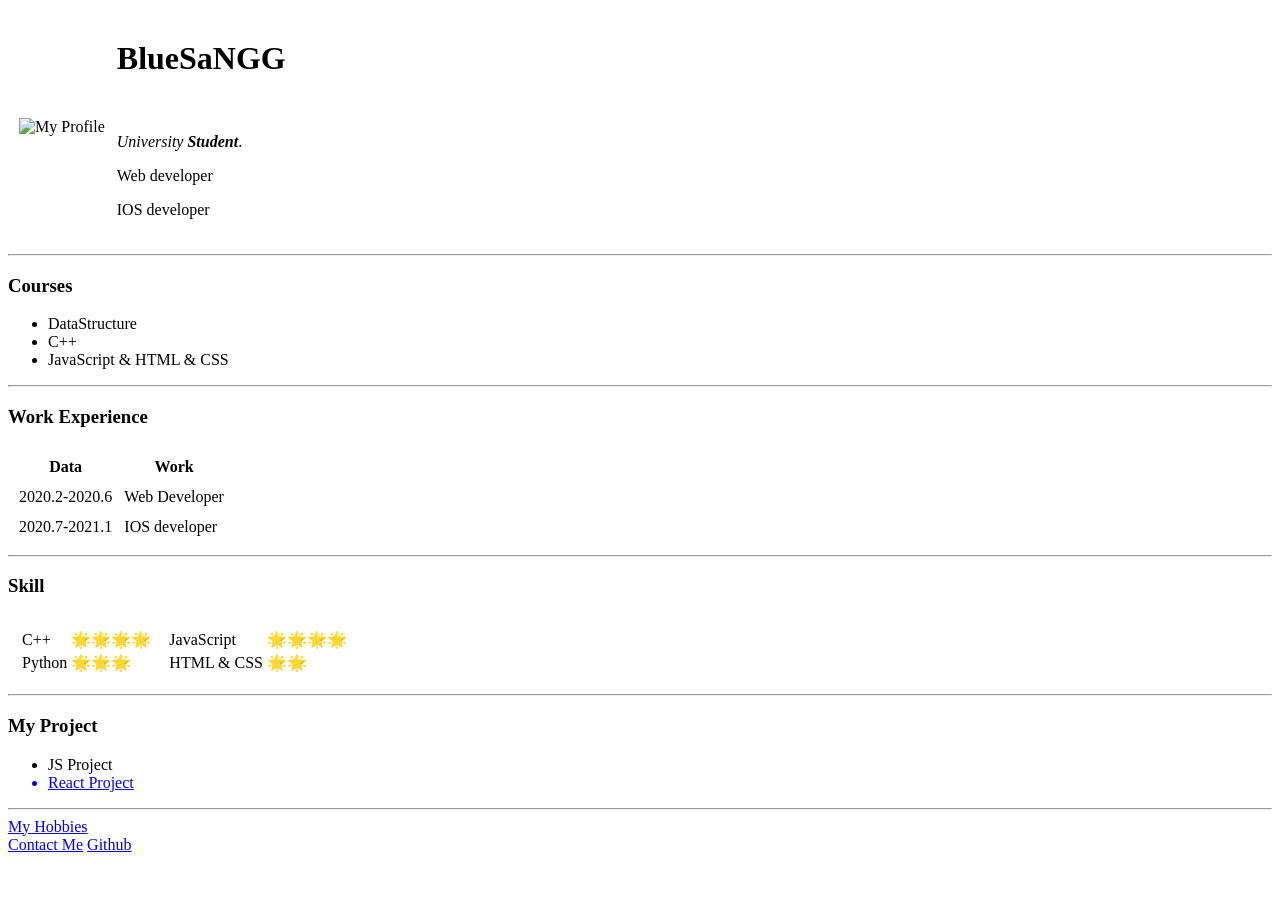
==== index.html @ 7476380a "add page" ====
<!DOCTYPE html>
<html lang="en" dir="ltr">

<head>
  <meta charset="utf-8">
  <title>♖BlueSaNGG's Personal Page</title>
</head>

<body>
  <table cellspacing="10">
    <tr>
      <td><img src="https://avatars2.githubusercontent.com/u/56335205?s=460&u=db0fe5c562379d5c2aa5125cd0396b6a82c8a773&v=4" alt="My Profile" height="200" width="200"></td>
      <td>
        <h1>BlueSaNGG</h1>
        <br>
        <p><em>University <strong>Student</strong></em>.</p>
        <p>Web developer</p>
        <p>IOS developer</p>
      </td>
    </tr>
  </table>
  <hr>
  <h3>Courses</h3>
  <ul>
    <li>DataStructure</li>
    <li>C++</li>
    <li>JavaScript & HTML & CSS</li>
  </ul>
  <hr>
  <h3>Work Experience</h3>
  <table cellspacing="10">
    <thead>
      <th>Data</th>
      <th>Work</th>
    </thead>
    <tbody>
      <tr>
        <td>2020.2-2020.6</td>
        <td>Web Developer</td>
      </tr>
      <tr>
        <td>2020.7-2021.1</td>
        <td>IOS developer</td>
      </tr>
    </tbody>
  </table>

  <hr>
  <h3>Skill</h3>
  <table cellspacing="10">
    <tr>
      <td>
        <table>
          <tr>
            <td>C++</td>
            <td>🌟🌟🌟🌟</td>
          </tr>
          <tr>
            <td>Python</td>
            <td>🌟🌟🌟</td>
          </tr>
        </table>
      </td>
      <td>
        <table>
          <tr>
            <td>JavaScript</td>
            <td>🌟🌟🌟🌟</td>
          </tr>
          <tr>
            <td>HTML & CSS</td>
            <td>🌟🌟</td>
          </tr>
        </table>
      </td>
    </tr>
  </table>

  <hr>
  <h3>My Project</h3>
  <ul>
    <a href="#"></a>
    <li>JS Project</li>
    <a href="https://bluesangg.github.io/burgerking/" target="_blank">
      <li>React Project</li>
    </a>
  </ul>
  <hr>
  <a href="hobbies.html">My Hobbies</a>
  <br>
  <a href="address.html">Contact Me</a>
  <a href="https://github.com/BlueSaNGG" target="_blank">Github</a>
</body>

</html>
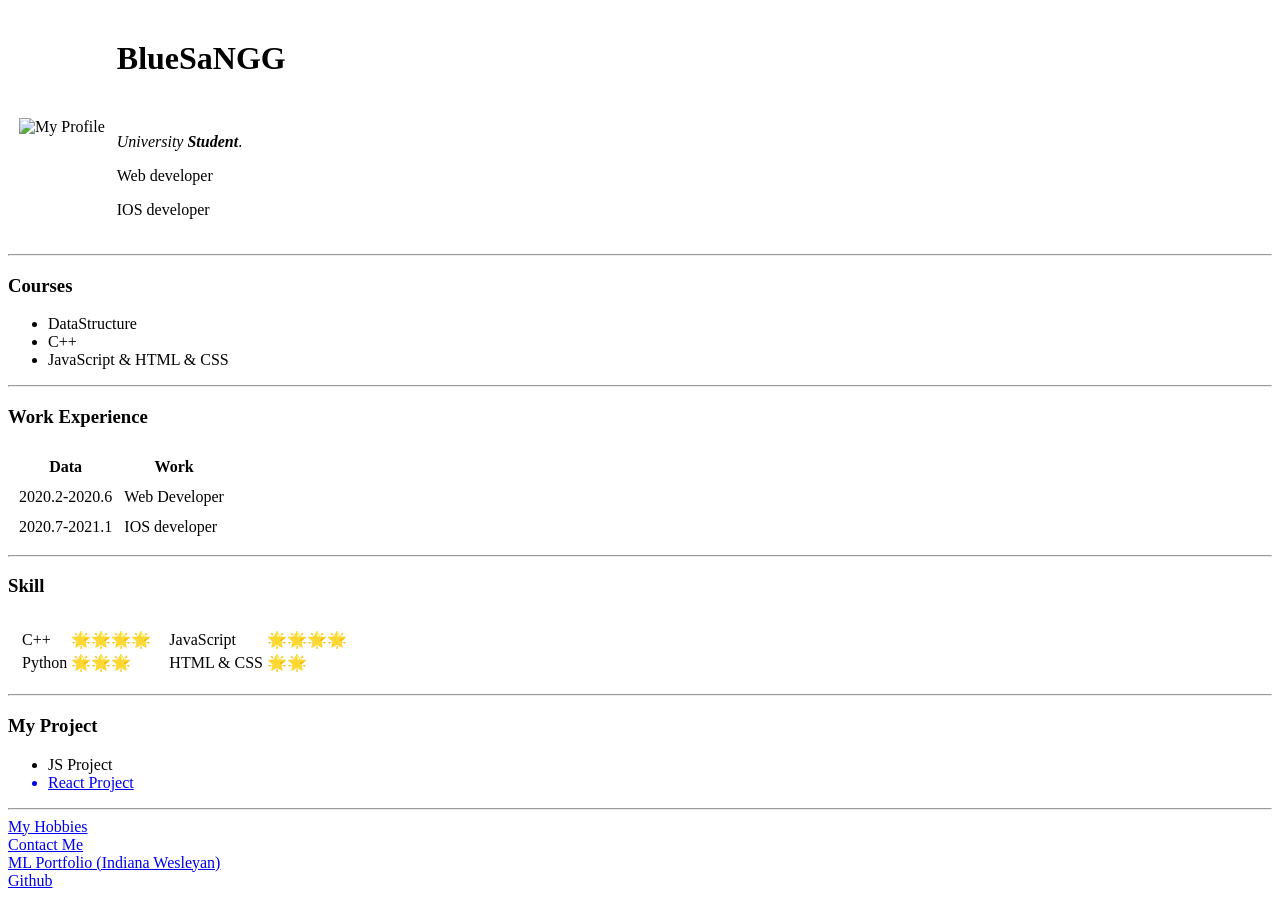
==== commit 8b6b386c: "Add link to ML portfolio page" ====
--- a/index.html
+++ b/index.html
@@ -89,6 +89,9 @@
   <a href="hobbies.html">My Hobbies</a>
   <br>
   <a href="address.html">Contact Me</a>
+  <br>
+  <a href="ml-portfolio.html">ML Portfolio (Indiana Wesleyan)</a>
+  <br>
   <a href="https://github.com/BlueSaNGG" target="_blank">Github</a>
 </body>
 
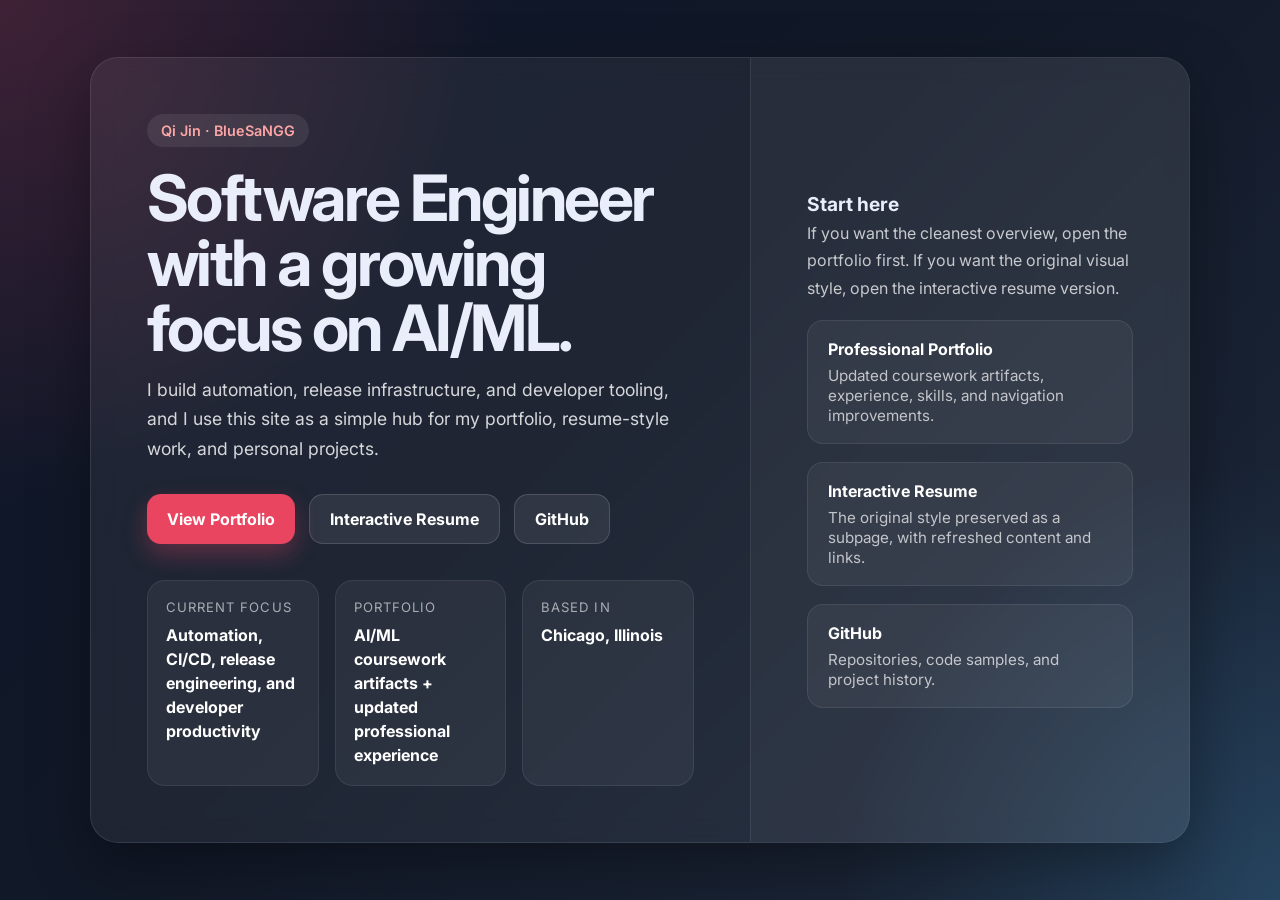
==== commit 0802bd9a: "Create landing page and preserve interactive resume as subpage" ====
--- a/index.html
+++ b/index.html
@@ -1,98 +1,210 @@
 <!DOCTYPE html>
-<html lang="en" dir="ltr">
-
+<html lang="en">
 <head>
-  <meta charset="utf-8">
-  <title>♖BlueSaNGG's Personal Page</title>
+  <meta charset="UTF-8">
+  <meta name="viewport" content="width=device-width, initial-scale=1.0">
+  <title>Qi Jin | Landing Page</title>
+  <link rel="preconnect" href="https://fonts.googleapis.com">
+  <link rel="preconnect" href="https://fonts.gstatic.com" crossorigin>
+  <link href="https://fonts.googleapis.com/css2?family=Inter:wght@400;500;600;700;800&display=swap" rel="stylesheet">
+  <style>
+    * { box-sizing: border-box; margin: 0; padding: 0; }
+    body {
+      font-family: 'Inter', sans-serif;
+      color: #eaeefb;
+      background:
+        radial-gradient(circle at top left, rgba(233,69,96,0.22), transparent 32%),
+        radial-gradient(circle at bottom right, rgba(72,187,255,0.18), transparent 28%),
+        linear-gradient(135deg, #0f172a 0%, #111827 45%, #1e293b 100%);
+      min-height: 100vh;
+      display: flex;
+      align-items: center;
+      justify-content: center;
+      padding: 32px;
+    }
+    .shell {
+      width: min(1100px, 100%);
+      background: rgba(255,255,255,0.06);
+      border: 1px solid rgba(255,255,255,0.1);
+      border-radius: 28px;
+      backdrop-filter: blur(12px);
+      box-shadow: 0 20px 60px rgba(0,0,0,0.35);
+      overflow: hidden;
+    }
+    .grid {
+      display: grid;
+      grid-template-columns: 1.2fr 0.8fr;
+    }
+    .hero, .panel { padding: 56px; }
+    .eyebrow {
+      display: inline-block;
+      padding: 8px 14px;
+      border-radius: 999px;
+      background: rgba(255,255,255,0.08);
+      color: #fca5a5;
+      font-size: 0.9rem;
+      font-weight: 600;
+      margin-bottom: 18px;
+    }
+    h1 {
+      font-size: clamp(2.6rem, 5vw, 4.4rem);
+      line-height: 1.02;
+      margin-bottom: 14px;
+      letter-spacing: -0.04em;
+    }
+    .subtitle {
+      font-size: 1.1rem;
+      color: rgba(255,255,255,0.82);
+      max-width: 640px;
+      line-height: 1.7;
+    }
+    .cta-row {
+      display: flex;
+      flex-wrap: wrap;
+      gap: 14px;
+      margin-top: 30px;
+    }
+    .btn {
+      display: inline-flex;
+      align-items: center;
+      justify-content: center;
+      text-decoration: none;
+      padding: 14px 20px;
+      border-radius: 14px;
+      font-weight: 700;
+      transition: transform 0.18s ease, box-shadow 0.18s ease, background 0.18s ease;
+    }
+    .btn:hover { transform: translateY(-2px); }
+    .btn-primary {
+      background: #e94560;
+      color: white;
+      box-shadow: 0 10px 24px rgba(233,69,96,0.32);
+    }
+    .btn-secondary {
+      background: rgba(255,255,255,0.08);
+      color: white;
+      border: 1px solid rgba(255,255,255,0.14);
+    }
+    .facts {
+      display: grid;
+      grid-template-columns: repeat(3, minmax(0,1fr));
+      gap: 16px;
+      margin-top: 36px;
+    }
+    .fact {
+      background: rgba(255,255,255,0.05);
+      border: 1px solid rgba(255,255,255,0.08);
+      border-radius: 18px;
+      padding: 18px;
+    }
+    .fact .label {
+      font-size: 0.82rem;
+      color: rgba(255,255,255,0.6);
+      margin-bottom: 8px;
+      text-transform: uppercase;
+      letter-spacing: 0.08em;
+    }
+    .fact .value {
+      font-size: 1rem;
+      font-weight: 700;
+      color: white;
+      line-height: 1.5;
+    }
+    .panel {
+      background: rgba(255,255,255,0.04);
+      border-left: 1px solid rgba(255,255,255,0.08);
+      display: flex;
+      flex-direction: column;
+      justify-content: center;
+      gap: 18px;
+    }
+    .panel h2 {
+      font-size: 1.2rem;
+      margin-bottom: 4px;
+    }
+    .panel p {
+      color: rgba(255,255,255,0.74);
+      line-height: 1.7;
+    }
+    .quick-link {
+      display: block;
+      padding: 18px 20px;
+      border-radius: 16px;
+      text-decoration: none;
+      color: white;
+      background: rgba(255,255,255,0.05);
+      border: 1px solid rgba(255,255,255,0.08);
+      transition: transform 0.18s ease, border-color 0.18s ease, background 0.18s ease;
+    }
+    .quick-link:hover {
+      transform: translateY(-2px);
+      border-color: rgba(233,69,96,0.5);
+      background: rgba(255,255,255,0.08);
+    }
+    .quick-link strong { display: block; margin-bottom: 6px; }
+    .quick-link span { color: rgba(255,255,255,0.7); font-size: 0.95rem; }
+    @media (max-width: 880px) {
+      .grid { grid-template-columns: 1fr; }
+      .panel { border-left: none; border-top: 1px solid rgba(255,255,255,0.08); }
+      .hero, .panel { padding: 32px 24px; }
+      .facts { grid-template-columns: 1fr; }
+    }
+  </style>
 </head>
-
 <body>
-  <table cellspacing="10">
-    <tr>
-      <td><img src="https://avatars2.githubusercontent.com/u/56335205?s=460&u=db0fe5c562379d5c2aa5125cd0396b6a82c8a773&v=4" alt="My Profile" height="200" width="200"></td>
-      <td>
-        <h1>BlueSaNGG</h1>
-        <br>
-        <p><em>University <strong>Student</strong></em>.</p>
-        <p>Web developer</p>
-        <p>IOS developer</p>
-      </td>
-    </tr>
-  </table>
-  <hr>
-  <h3>Courses</h3>
-  <ul>
-    <li>DataStructure</li>
-    <li>C++</li>
-    <li>JavaScript & HTML & CSS</li>
-  </ul>
-  <hr>
-  <h3>Work Experience</h3>
-  <table cellspacing="10">
-    <thead>
-      <th>Data</th>
-      <th>Work</th>
-    </thead>
-    <tbody>
-      <tr>
-        <td>2020.2-2020.6</td>
-        <td>Web Developer</td>
-      </tr>
-      <tr>
-        <td>2020.7-2021.1</td>
-        <td>IOS developer</td>
-      </tr>
-    </tbody>
-  </table>
-
-  <hr>
-  <h3>Skill</h3>
-  <table cellspacing="10">
-    <tr>
-      <td>
-        <table>
-          <tr>
-            <td>C++</td>
-            <td>🌟🌟🌟🌟</td>
-          </tr>
-          <tr>
-            <td>Python</td>
-            <td>🌟🌟🌟</td>
-          </tr>
-        </table>
-      </td>
-      <td>
-        <table>
-          <tr>
-            <td>JavaScript</td>
-            <td>🌟🌟🌟🌟</td>
-          </tr>
-          <tr>
-            <td>HTML & CSS</td>
-            <td>🌟🌟</td>
-          </tr>
-        </table>
-      </td>
-    </tr>
-  </table>
-
-  <hr>
-  <h3>My Project</h3>
-  <ul>
-    <a href="#"></a>
-    <li>JS Project</li>
-    <a href="https://bluesangg.github.io/burgerking/" target="_blank">
-      <li>React Project</li>
-    </a>
-  </ul>
-  <hr>
-  <a href="hobbies.html">My Hobbies</a>
-  <br>
-  <a href="address.html">Contact Me</a>
-  <br>
-  <a href="ml-portfolio.html">ML Portfolio (Indiana Wesleyan)</a>
-  <br>
-  <a href="https://github.com/BlueSaNGG" target="_blank">Github</a>
+  <main class="shell">
+    <div class="grid">
+      <section class="hero">
+        <div class="eyebrow">Qi Jin · BlueSaNGG</div>
+        <h1>Software Engineer with a growing focus on AI/ML.</h1>
+        <p class="subtitle">
+          I build automation, release infrastructure, and developer tooling, and I use this site as a simple hub for my portfolio, resume-style work, and personal projects.
+        </p>
+
+        <div class="cta-row">
+          <a class="btn btn-primary" href="/CV/ml-portfolio.html">View Portfolio</a>
+          <a class="btn btn-secondary" href="/interactive-resume.html">Interactive Resume</a>
+          <a class="btn btn-secondary" href="https://github.com/BlueSaNGG" target="_blank" rel="noopener">GitHub</a>
+        </div>
+
+        <div class="facts">
+          <div class="fact">
+            <div class="label">Current Focus</div>
+            <div class="value">Automation, CI/CD, release engineering, and developer productivity</div>
+          </div>
+          <div class="fact">
+            <div class="label">Portfolio</div>
+            <div class="value">AI/ML coursework artifacts + updated professional experience</div>
+          </div>
+          <div class="fact">
+            <div class="label">Based In</div>
+            <div class="value">Chicago, Illinois</div>
+          </div>
+        </div>
+      </section>
+
+      <aside class="panel">
+        <div>
+          <h2>Start here</h2>
+          <p>If you want the cleanest overview, open the portfolio first. If you want the original visual style, open the interactive resume version.</p>
+        </div>
+
+        <a class="quick-link" href="/CV/ml-portfolio.html">
+          <strong>Professional Portfolio</strong>
+          <span>Updated coursework artifacts, experience, skills, and navigation improvements.</span>
+        </a>
+
+        <a class="quick-link" href="/interactive-resume.html">
+          <strong>Interactive Resume</strong>
+          <span>The original style preserved as a subpage, with refreshed content and links.</span>
+        </a>
+
+        <a class="quick-link" href="https://github.com/BlueSaNGG" target="_blank" rel="noopener">
+          <strong>GitHub</strong>
+          <span>Repositories, code samples, and project history.</span>
+        </a>
+      </aside>
+    </div>
+  </main>
 </body>
-
 </html>
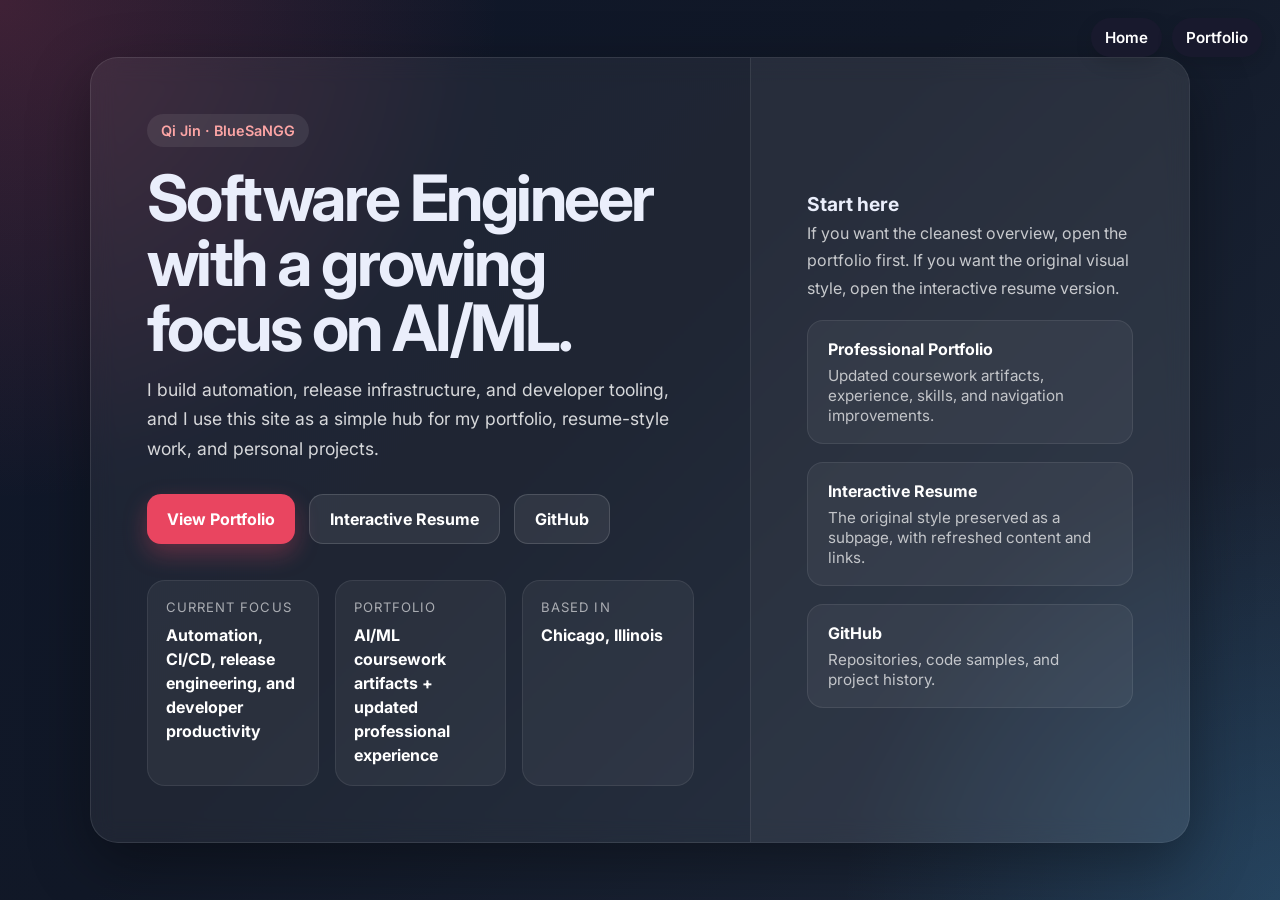
==== commit ac65d11e: "Add home and portfolio navigation to portfolio pages" ====
--- a/index.html
+++ b/index.html
@@ -149,9 +149,49 @@
       .hero, .panel { padding: 32px 24px; }
       .facts { grid-template-columns: 1fr; }
     }
-  </style>
+  
+    .site-nav-pill {
+      position: fixed;
+      top: 18px;
+      right: 18px;
+      z-index: 2000;
+      display: flex;
+      gap: 10px;
+      flex-wrap: wrap;
+      justify-content: flex-end;
+    }
+    .site-nav-pill a {
+      text-decoration: none;
+      font-weight: 600;
+      font-size: 0.95rem;
+      padding: 10px 14px;
+      border-radius: 999px;
+      background: rgba(26,26,46,0.88);
+      color: white;
+      box-shadow: 0 6px 18px rgba(0,0,0,0.12);
+    }
+    .site-nav-pill a:hover {
+      background: #e94560;
+      color: white;
+    }
+
+    @media (max-width: 768px) {
+      .site-nav-pill {
+        top: 12px;
+        right: 12px;
+        left: 12px;
+        justify-content: flex-end;
+      }
+      .site-nav-pill a {
+        font-size: 0.88rem;
+        padding: 9px 12px;
+      }
+    }
+</style>
 </head>
 <body>
+  <div class="site-nav-pill"><a href="https://bluesangg.github.io/">Home</a><a href="ml-portfolio.html">Portfolio</a></div>
+
   <main class="shell">
     <div class="grid">
       <section class="hero">
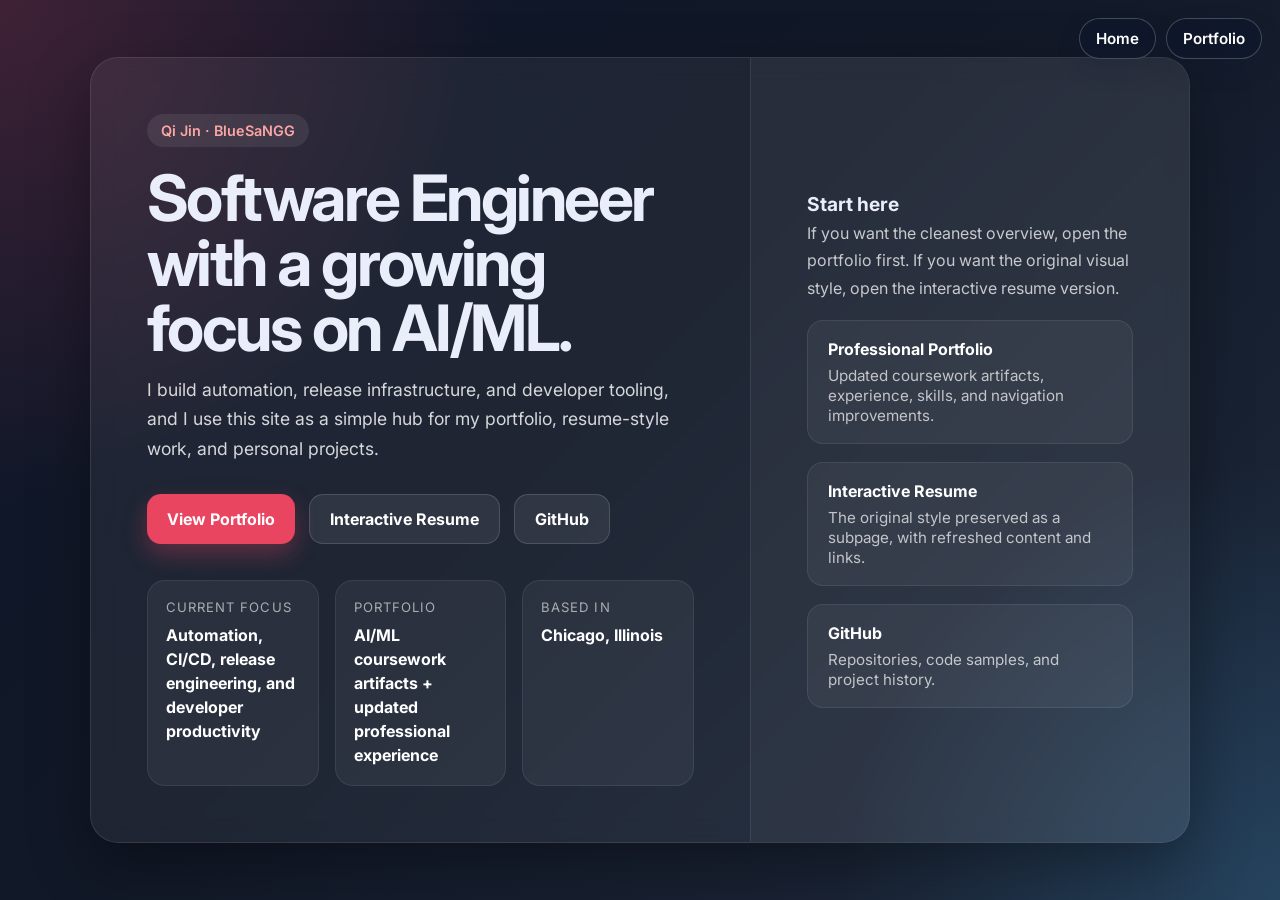
==== commit b9a2d1ab: "Align portfolio nav pill styling with root site" ====
--- a/index.html
+++ b/index.html
@@ -164,15 +164,21 @@
       text-decoration: none;
       font-weight: 600;
       font-size: 0.95rem;
-      padding: 10px 14px;
+      padding: 10px 16px;
       border-radius: 999px;
-      background: rgba(26,26,46,0.88);
-      color: white;
-      box-shadow: 0 6px 18px rgba(0,0,0,0.12);
+      background: rgba(15, 23, 42, 0.84);
+      border: 1px solid rgba(255,255,255,0.22);
+      color: white;
+      box-shadow: 0 10px 24px rgba(15,23,42,0.18);
+      backdrop-filter: blur(8px);
+      -webkit-backdrop-filter: blur(8px);
+      transition: transform 0.18s ease, background 0.18s ease, border-color 0.18s ease;
     }
     .site-nav-pill a:hover {
-      background: #e94560;
-      color: white;
+      background: rgba(233,69,96,0.96);
+      border-color: rgba(233,69,96,0.96);
+      color: white;
+      transform: translateY(-1px);
     }
 
     @media (max-width: 768px) {
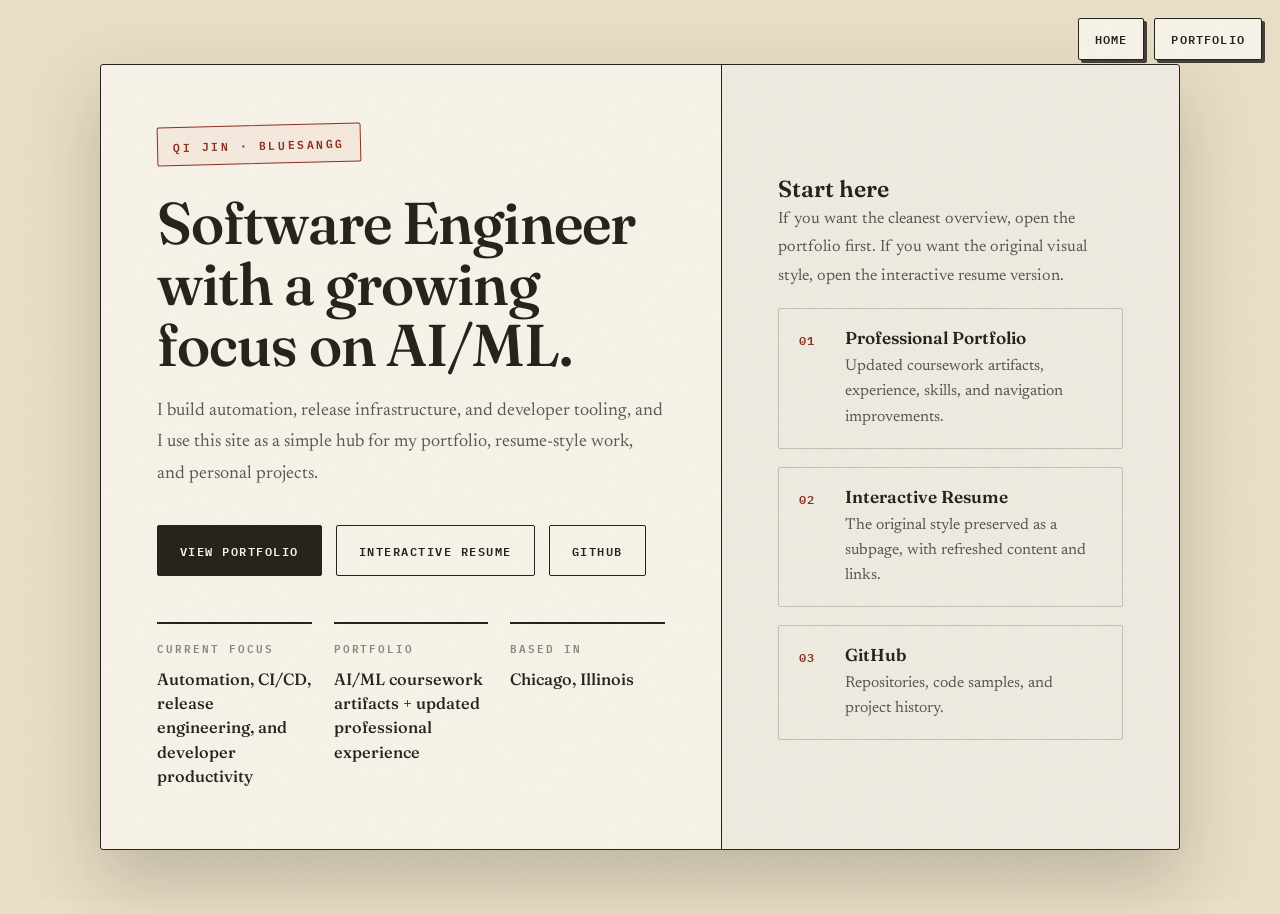
==== commit ca8196d5: "Redesign in engineering-notebook style: paper, serif + mono" ====
--- a/index.html
+++ b/index.html
@@ -4,195 +4,120 @@
   <meta charset="UTF-8">
   <meta name="viewport" content="width=device-width, initial-scale=1.0">
   <title>Qi Jin | Landing Page</title>
-  <link rel="preconnect" href="https://fonts.googleapis.com">
+<link rel="preconnect" href="https://fonts.googleapis.com">
   <link rel="preconnect" href="https://fonts.gstatic.com" crossorigin>
-  <link href="https://fonts.googleapis.com/css2?family=Inter:wght@400;500;600;700;800&display=swap" rel="stylesheet">
+  <link href="https://fonts.googleapis.com/css2?family=Fraunces:ital,opsz,wght@0,9..144,300..900;1,9..144,300..900&family=IBM+Plex+Mono:wght@400;500;600&family=Newsreader:ital,opsz,wght@0,6..72,400..600;1,6..72,400..600&display=swap" rel="stylesheet">
   <style>
-    * { box-sizing: border-box; margin: 0; padding: 0; }
-    body {
-      font-family: 'Inter', sans-serif;
-      color: #eaeefb;
-      background:
-        radial-gradient(circle at top left, rgba(233,69,96,0.22), transparent 32%),
-        radial-gradient(circle at bottom right, rgba(72,187,255,0.18), transparent 28%),
-        linear-gradient(135deg, #0f172a 0%, #111827 45%, #1e293b 100%);
-      min-height: 100vh;
-      display: flex;
-      align-items: center;
-      justify-content: center;
-      padding: 32px;
-    }
-    .shell {
-      width: min(1100px, 100%);
-      background: rgba(255,255,255,0.06);
-      border: 1px solid rgba(255,255,255,0.1);
-      border-radius: 28px;
-      backdrop-filter: blur(12px);
-      box-shadow: 0 20px 60px rgba(0,0,0,0.35);
-      overflow: hidden;
-    }
-    .grid {
-      display: grid;
-      grid-template-columns: 1.2fr 0.8fr;
-    }
-    .hero, .panel { padding: 56px; }
-    .eyebrow {
-      display: inline-block;
-      padding: 8px 14px;
-      border-radius: 999px;
-      background: rgba(255,255,255,0.08);
-      color: #fca5a5;
-      font-size: 0.9rem;
-      font-weight: 600;
-      margin-bottom: 18px;
-    }
-    h1 {
-      font-size: clamp(2.6rem, 5vw, 4.4rem);
-      line-height: 1.02;
-      margin-bottom: 14px;
-      letter-spacing: -0.04em;
-    }
-    .subtitle {
-      font-size: 1.1rem;
-      color: rgba(255,255,255,0.82);
-      max-width: 640px;
-      line-height: 1.7;
-    }
-    .cta-row {
-      display: flex;
-      flex-wrap: wrap;
-      gap: 14px;
-      margin-top: 30px;
-    }
-    .btn {
-      display: inline-flex;
-      align-items: center;
-      justify-content: center;
-      text-decoration: none;
-      padding: 14px 20px;
-      border-radius: 14px;
-      font-weight: 700;
-      transition: transform 0.18s ease, box-shadow 0.18s ease, background 0.18s ease;
-    }
-    .btn:hover { transform: translateY(-2px); }
-    .btn-primary {
-      background: #e94560;
-      color: white;
-      box-shadow: 0 10px 24px rgba(233,69,96,0.32);
-    }
-    .btn-secondary {
-      background: rgba(255,255,255,0.08);
-      color: white;
-      border: 1px solid rgba(255,255,255,0.14);
-    }
-    .facts {
-      display: grid;
-      grid-template-columns: repeat(3, minmax(0,1fr));
-      gap: 16px;
-      margin-top: 36px;
-    }
-    .fact {
-      background: rgba(255,255,255,0.05);
-      border: 1px solid rgba(255,255,255,0.08);
-      border-radius: 18px;
-      padding: 18px;
-    }
-    .fact .label {
-      font-size: 0.82rem;
-      color: rgba(255,255,255,0.6);
-      margin-bottom: 8px;
-      text-transform: uppercase;
-      letter-spacing: 0.08em;
-    }
-    .fact .value {
-      font-size: 1rem;
-      font-weight: 700;
-      color: white;
-      line-height: 1.5;
-    }
-    .panel {
-      background: rgba(255,255,255,0.04);
-      border-left: 1px solid rgba(255,255,255,0.08);
-      display: flex;
-      flex-direction: column;
-      justify-content: center;
-      gap: 18px;
-    }
-    .panel h2 {
-      font-size: 1.2rem;
-      margin-bottom: 4px;
-    }
-    .panel p {
-      color: rgba(255,255,255,0.74);
-      line-height: 1.7;
-    }
-    .quick-link {
-      display: block;
-      padding: 18px 20px;
-      border-radius: 16px;
-      text-decoration: none;
-      color: white;
-      background: rgba(255,255,255,0.05);
-      border: 1px solid rgba(255,255,255,0.08);
-      transition: transform 0.18s ease, border-color 0.18s ease, background 0.18s ease;
-    }
-    .quick-link:hover {
-      transform: translateY(-2px);
-      border-color: rgba(233,69,96,0.5);
-      background: rgba(255,255,255,0.08);
-    }
-    .quick-link strong { display: block; margin-bottom: 6px; }
-    .quick-link span { color: rgba(255,255,255,0.7); font-size: 0.95rem; }
-    @media (max-width: 880px) {
-      .grid { grid-template-columns: 1fr; }
-      .panel { border-left: none; border-top: 1px solid rgba(255,255,255,0.08); }
-      .hero, .panel { padding: 32px 24px; }
-      .facts { grid-template-columns: 1fr; }
-    }
-  
-    .site-nav-pill {
-      position: fixed;
-      top: 18px;
-      right: 18px;
-      z-index: 2000;
-      display: flex;
-      gap: 10px;
-      flex-wrap: wrap;
-      justify-content: flex-end;
-    }
-    .site-nav-pill a {
-      text-decoration: none;
-      font-weight: 600;
-      font-size: 0.95rem;
-      padding: 10px 16px;
-      border-radius: 999px;
-      background: rgba(15, 23, 42, 0.84);
-      border: 1px solid rgba(255,255,255,0.22);
-      color: white;
-      box-shadow: 0 10px 24px rgba(15,23,42,0.18);
-      backdrop-filter: blur(8px);
-      -webkit-backdrop-filter: blur(8px);
-      transition: transform 0.18s ease, background 0.18s ease, border-color 0.18s ease;
-    }
-    .site-nav-pill a:hover {
-      background: rgba(233,69,96,0.96);
-      border-color: rgba(233,69,96,0.96);
-      color: white;
-      transform: translateY(-1px);
-    }
-
-    @media (max-width: 768px) {
-      .site-nav-pill {
-        top: 12px;
-        right: 12px;
-        left: 12px;
-        justify-content: flex-end;
-      }
-      .site-nav-pill a {
-        font-size: 0.88rem;
-        padding: 9px 12px;
-      }
-    }
+:root {
+  --paper: #f8f3e8;
+  --paper-deep: #e9dfc6;
+  --ink: #23201a;
+  --ink-soft: rgba(35,32,26,.74);
+  --ink-faint: rgba(35,32,26,.52);
+  --line: rgba(35,32,26,.22);
+  --accent: #b3402a;
+  --accent-deep: #8a2d1c;
+}
+* { box-sizing: border-box; margin: 0; padding: 0; }
+body {
+  font-family: 'Newsreader', Georgia, 'Times New Roman', serif;
+  color: var(--ink); background: var(--paper-deep);
+  min-height: 100vh; display: flex; align-items: center; justify-content: center;
+  padding: 64px 22px; font-size: 17px;
+}
+body::before {
+  content: ""; position: fixed; inset: 0; z-index: 3000; pointer-events: none; opacity: .05;
+  background-image: url("data:image/svg+xml,%3Csvg xmlns='http://www.w3.org/2000/svg' width='180' height='180'%3E%3Cfilter id='n'%3E%3CfeTurbulence type='fractalNoise' baseFrequency='0.85' numOctaves='2' stitchTiles='stitch'/%3E%3CfeColorMatrix type='saturate' values='0'/%3E%3C/filter%3E%3Crect width='100%25' height='100%25' filter='url(%23n)'/%3E%3C/svg%3E");
+}
+::selection { background: var(--accent); color: var(--paper); }
+.shell {
+  width: min(1080px, 100%); background: var(--paper);
+  border: 1.5px solid var(--ink); border-radius: 3px;
+  box-shadow: 0 30px 70px rgba(35,32,26,.22);
+  overflow: hidden; position: relative; z-index: 1;
+}
+.grid { display: grid; grid-template-columns: 1.15fr .85fr; }
+.hero, .panel { padding: 60px 56px; }
+.eyebrow {
+  display: inline-block; font-family: 'IBM Plex Mono', monospace;
+  font-size: .72rem; font-weight: 600; letter-spacing: .22em; text-transform: uppercase;
+  color: var(--accent-deep); border: 1.5px solid var(--accent-deep);
+  padding: 9px 15px 8px; border-radius: 2px; margin-bottom: 28px;
+  transform: rotate(-1.4deg); background: rgba(179,64,42,.06);
+}
+h1 {
+  font-family: 'Fraunces', Georgia, serif; font-weight: 560;
+  font-size: clamp(2.5rem, 4.6vw, 3.9rem); line-height: 1.04; letter-spacing: -0.015em;
+  margin-bottom: 20px; text-wrap: balance;
+}
+.subtitle { font-size: 1.13rem; line-height: 1.75; color: var(--ink-soft); max-width: 60ch; }
+.cta-row { display: flex; flex-wrap: wrap; gap: 14px; margin-top: 34px; }
+.btn {
+  display: inline-flex; align-items: center; justify-content: center; text-decoration: none;
+  font-family: 'IBM Plex Mono', monospace; font-size: .78rem; font-weight: 600;
+  letter-spacing: .12em; text-transform: uppercase;
+  padding: 15px 22px 14px; border-radius: 2px; border: 1.5px solid var(--ink);
+  transition: background .16s ease, color .16s ease, box-shadow .16s ease;
+}
+.btn-primary { background: var(--ink); color: var(--paper); }
+.btn-primary:hover { background: var(--accent); border-color: var(--accent-deep); color: #fff; box-shadow: 4px 4px 0 rgba(35,32,26,.85); }
+.btn-secondary { background: transparent; color: var(--ink); }
+.btn-secondary:hover { background: var(--ink); color: var(--paper); box-shadow: 4px 4px 0 rgba(179,64,42,.55); }
+.facts { display: grid; grid-template-columns: repeat(3, minmax(0,1fr)); gap: 22px; margin-top: 46px; }
+.fact { border-top: 2px solid var(--ink); padding-top: 14px; }
+.fact .label {
+  font-family: 'IBM Plex Mono', monospace; font-size: .68rem; font-weight: 600;
+  letter-spacing: .18em; text-transform: uppercase; color: var(--ink-faint); margin-bottom: 10px;
+}
+.fact .value { font-family: 'Fraunces', Georgia, serif; font-size: 1.02rem; font-weight: 500; line-height: 1.5; }
+.panel {
+  background: rgba(35,32,26,.035); border-left: 1.5px solid var(--ink);
+  display: flex; flex-direction: column; justify-content: center; gap: 18px; counter-reset: ql;
+}
+.panel h2 { font-family: 'Fraunces', Georgia, serif; font-size: 1.45rem; font-weight: 600; margin-bottom: 2px; }
+.panel p { color: var(--ink-soft); line-height: 1.75; font-size: 1.02rem; }
+.quick-link {
+  display: block; padding: 18px 20px 18px 66px; position: relative;
+  text-decoration: none; color: var(--ink);
+  border: 1px solid var(--line); border-radius: 2px; counter-increment: ql;
+  transition: border-color .16s ease, background .16s ease;
+}
+.quick-link::before {
+  content: counter(ql, decimal-leading-zero);
+  position: absolute; left: 20px; top: 21px;
+  font-family: 'IBM Plex Mono', monospace; font-size: .76rem; font-weight: 600;
+  color: var(--accent-deep); letter-spacing: .08em;
+}
+.quick-link:hover { border-color: var(--ink); background: rgba(179,64,42,.05); }
+.quick-link strong { display: block; font-family: 'Fraunces', Georgia, serif; font-size: 1.08rem; font-weight: 600; margin-bottom: 6px; }
+.quick-link span { color: var(--ink-soft); font-size: .98rem; line-height: 1.6; }
+@media (max-width: 880px) {
+  .grid { grid-template-columns: 1fr; }
+  .panel { border-left: none; border-top: 1.5px solid var(--ink); }
+  .hero, .panel { padding: 40px 28px; }
+  .facts { grid-template-columns: 1fr; gap: 18px; }
+  body { padding: 84px 14px 40px; }
+}
+.site-nav-pill {
+  position: fixed; top: 18px; right: 18px; z-index: 2000;
+  display: flex; gap: 10px; flex-wrap: wrap; justify-content: flex-end;
+}
+.site-nav-pill a {
+  text-decoration: none; font-family: 'IBM Plex Mono', monospace; font-weight: 600;
+  font-size: .74rem; letter-spacing: .1em; text-transform: uppercase;
+  padding: 10px 16px; border-radius: 2px; background: var(--paper);
+  border: 1.5px solid var(--ink); color: var(--ink);
+  box-shadow: 3px 3px 0 rgba(35,32,26,.85);
+  transition: background .16s ease, color .16s ease, transform .16s ease, box-shadow .16s ease;
+}
+.site-nav-pill a:hover {
+  background: var(--accent); border-color: var(--accent-deep); color: #fff;
+  transform: translate(-1px,-1px); box-shadow: 4px 4px 0 rgba(35,32,26,.85);
+}
+@media (max-width: 768px) {
+  .site-nav-pill { top: 12px; right: 12px; left: 12px; justify-content: flex-end; }
+  .site-nav-pill a { font-size: .7rem; padding: 9px 12px; }
+}
 </style>
 </head>
 <body>
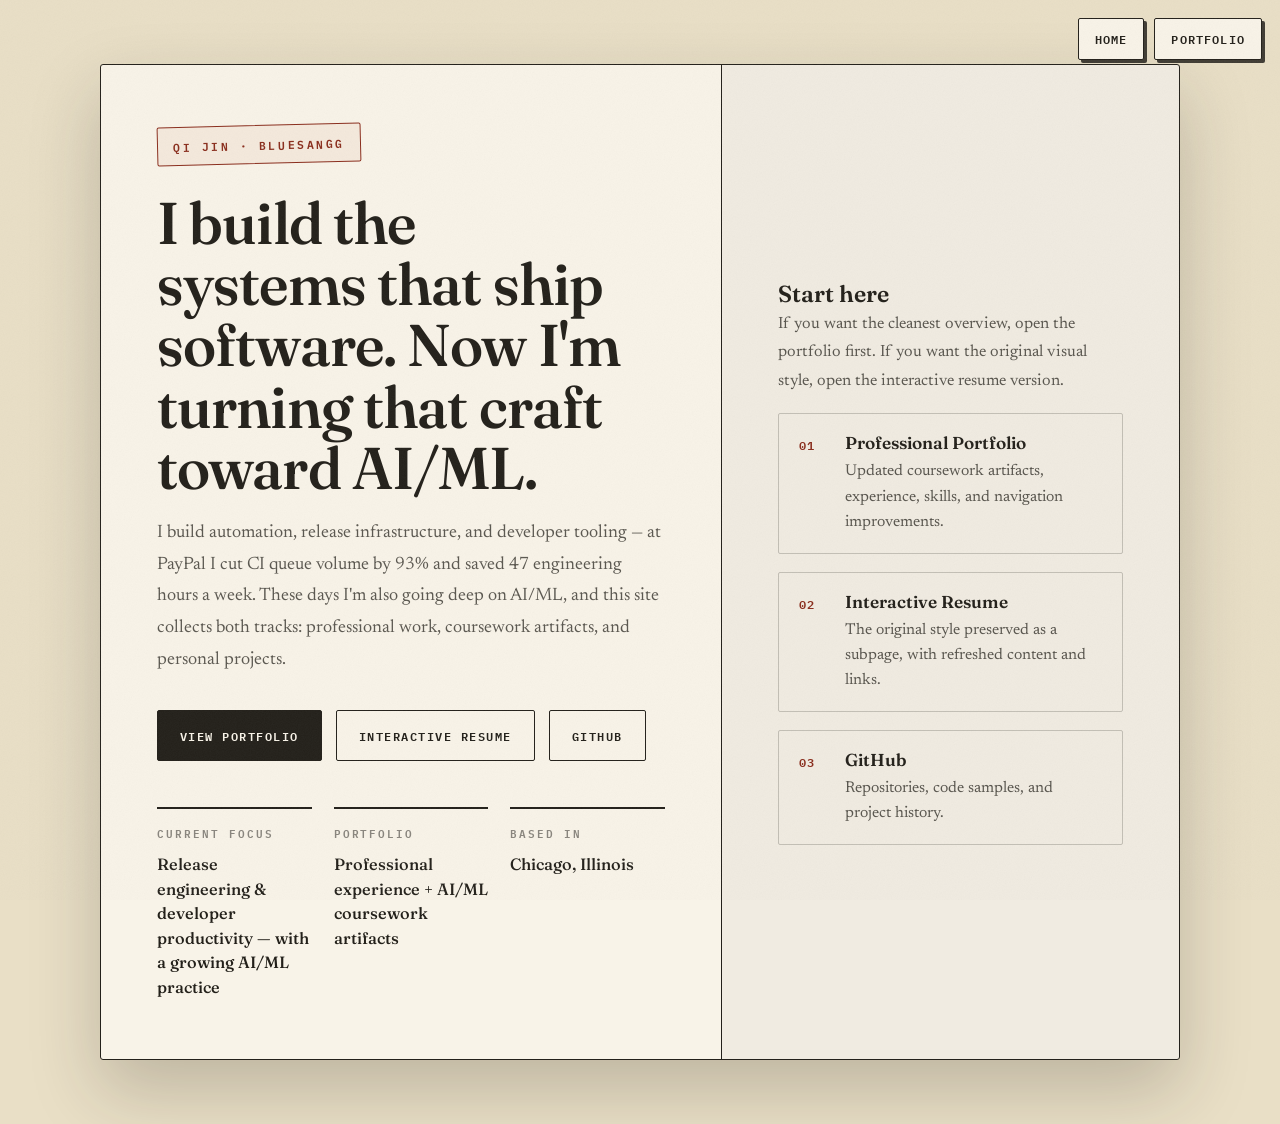
==== commit 09eff0bc: "Align copy: platform engineering first, AI/ML as second curve" ====
--- a/index.html
+++ b/index.html
@@ -127,9 +127,9 @@
     <div class="grid">
       <section class="hero">
         <div class="eyebrow">Qi Jin · BlueSaNGG</div>
-        <h1>Software Engineer with a growing focus on AI/ML.</h1>
+        <h1>I build the systems that ship software. Now I'm turning that craft toward AI/ML.</h1>
         <p class="subtitle">
-          I build automation, release infrastructure, and developer tooling, and I use this site as a simple hub for my portfolio, resume-style work, and personal projects.
+          I build automation, release infrastructure, and developer tooling — at PayPal I cut CI queue volume by 93% and saved 47 engineering hours a week. These days I'm also going deep on AI/ML, and this site collects both tracks: professional work, coursework artifacts, and personal projects.
         </p>
 
         <div class="cta-row">
@@ -141,11 +141,11 @@
         <div class="facts">
           <div class="fact">
             <div class="label">Current Focus</div>
-            <div class="value">Automation, CI/CD, release engineering, and developer productivity</div>
+            <div class="value">Release engineering &amp; developer productivity — with a growing AI/ML practice</div>
           </div>
           <div class="fact">
             <div class="label">Portfolio</div>
-            <div class="value">AI/ML coursework artifacts + updated professional experience</div>
+            <div class="value">Professional experience + AI/ML coursework artifacts</div>
           </div>
           <div class="fact">
             <div class="label">Based In</div>
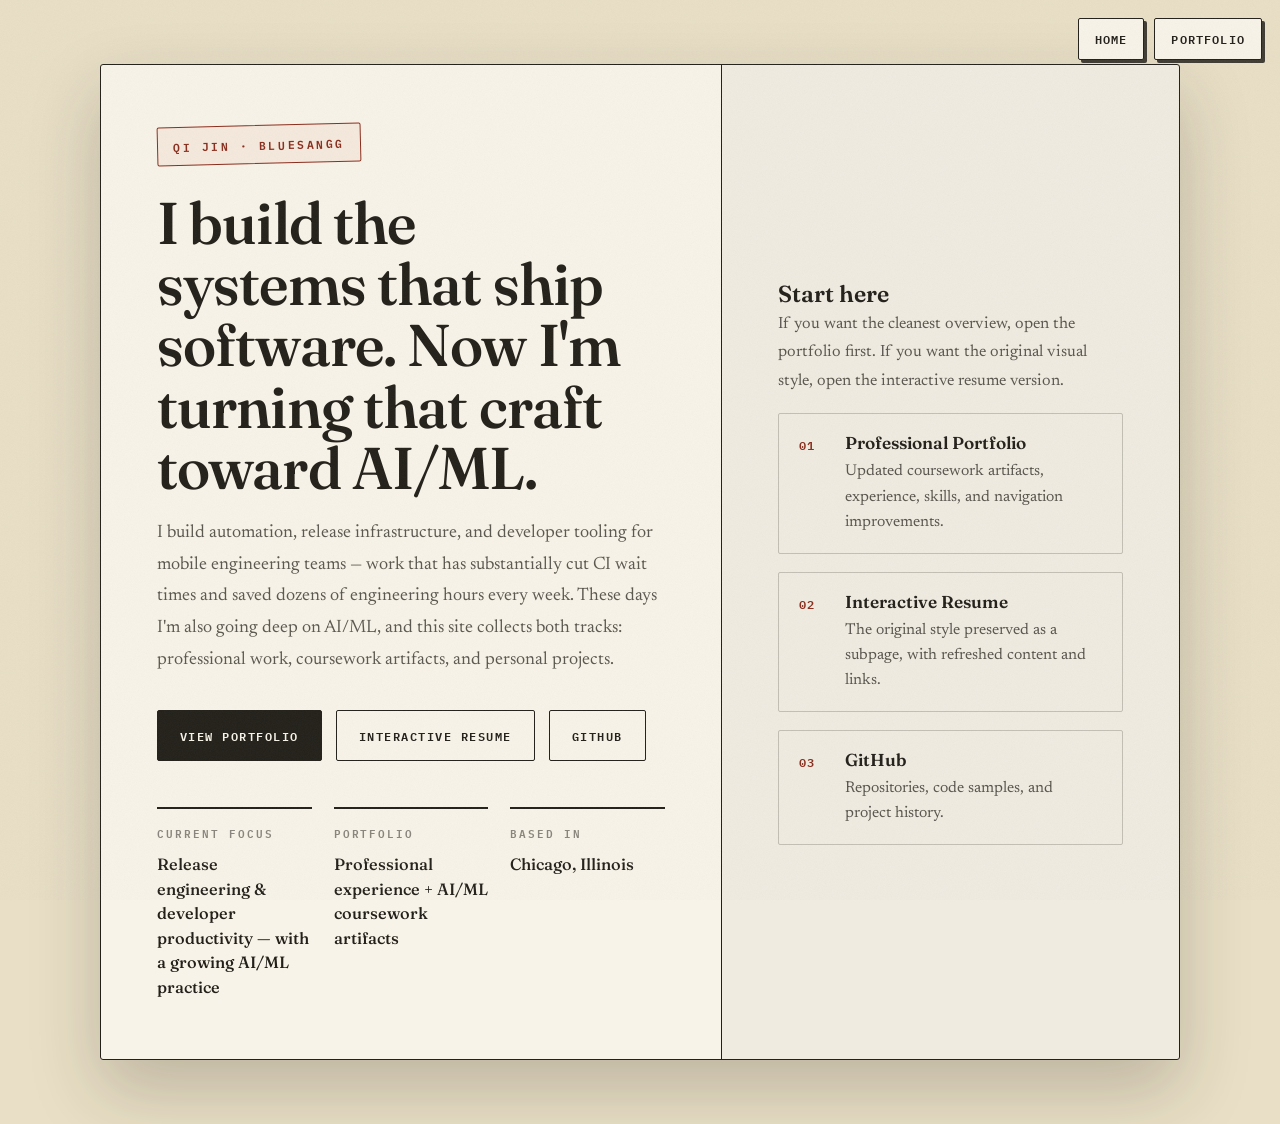
==== commit 1bd27cc3: "Upgrade Experience from worktrack bullet bank (public-safe wording)" ====
--- a/index.html
+++ b/index.html
@@ -129,7 +129,7 @@
         <div class="eyebrow">Qi Jin · BlueSaNGG</div>
         <h1>I build the systems that ship software. Now I'm turning that craft toward AI/ML.</h1>
         <p class="subtitle">
-          I build automation, release infrastructure, and developer tooling — at PayPal I cut CI queue volume by 93% and saved 47 engineering hours a week. These days I'm also going deep on AI/ML, and this site collects both tracks: professional work, coursework artifacts, and personal projects.
+          I build automation, release infrastructure, and developer tooling for mobile engineering teams — work that has substantially cut CI wait times and saved dozens of engineering hours every week. These days I'm also going deep on AI/ML, and this site collects both tracks: professional work, coursework artifacts, and personal projects.
         </p>
 
         <div class="cta-row">
